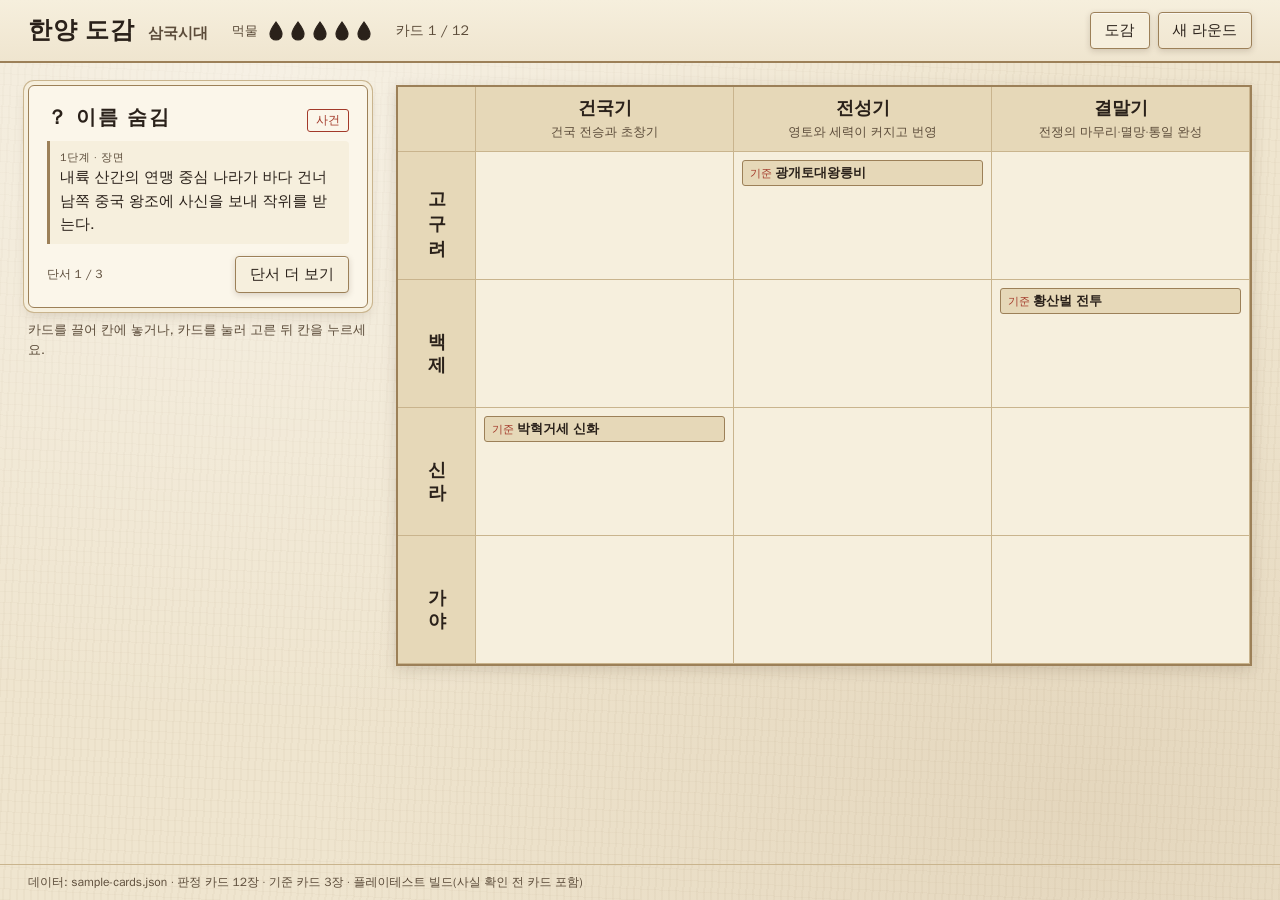
==== web/index.html @ 05420ebf "feat: add browser play build of 한양 도감 (rules, UI, sample data) Static ES-module web build sharing th" ====
<!doctype html>
<html lang="ko">
<head>
<meta charset="utf-8">
<meta name="viewport" content="width=device-width, initial-scale=1">
<title>한양 도감 — 삼국시대</title>
<link rel="stylesheet" href="style.css">
</head>
<body>
<header class="topbar">
  <h1 class="brand">한양 도감 <span class="brand-sub">삼국시대</span></h1>
  <div class="status">
    <div id="ink" class="ink" role="img" aria-label="먹물"></div>
    <div id="progress" class="progress"></div>
  </div>
  <nav class="actions">
    <button id="btn-dogam" type="button" class="btn">도감</button>
    <button id="btn-new" type="button" class="btn btn-quiet">새 라운드</button>
  </nav>
</header>

<main class="play" id="play">
  <aside class="hand">
    <div id="card" class="card" tabindex="0" aria-describedby="hand-help"></div>
    <p id="hand-help" class="help">카드를 끌어 칸에 놓거나, 카드를 눌러 고른 뒤 칸을 누르세요.</p>
    <section id="feedback" class="feedback" aria-live="polite"></section>
  </aside>
  <section class="board-wrap" aria-label="나라와 시기 보드">
    <div id="board" class="board"></div>
  </section>
</main>

<div id="dogam" class="overlay" hidden>
  <div class="sheet dogam-sheet" role="dialog" aria-modal="true" aria-labelledby="dogam-title">
    <header class="sheet-head">
      <h2 id="dogam-title">도감</h2>
      <span id="dogam-count" class="dogam-count"></span>
      <button id="btn-dogam-close" type="button" class="btn">닫기</button>
    </header>
    <div class="dogam-body">
      <div id="dogam-grid" class="board dogam-grid"></div>
      <article id="dogam-detail" class="dogam-detail"></article>
    </div>
  </div>
</div>

<div id="modal" class="overlay" hidden>
  <div class="sheet modal-sheet" role="dialog" aria-modal="true" aria-labelledby="modal-title">
    <h2 id="modal-title"></h2>
    <div id="modal-body"></div>
    <div id="modal-actions" class="modal-actions"></div>
  </div>
</div>

<footer class="foot">
  <span id="data-info"></span>
  <span id="data-warn" class="warn"></span>
</footer>

<div id="drag-ghost" class="drag-ghost" hidden></div>
<script type="module" src="src/main.js"></script>
</body>
</html>
---- web/style.css ----
/* 한양 도감 웹 빌드 — 한지·고지도 톤. PC 기준(1280×800 이상). */
:root {
  --paper: #efe5cf;
  --paper-2: #f6efdd;
  --paper-3: #e6d8b8;
  --ink: #2a211a;
  --ink-soft: #5c4c3a;
  --line: #9c8058;
  --line-soft: #c9b48d;
  --seal: #a33a2a;         /* 낙관 붉은색 */
  --seal-soft: #f1d3c9;
  --celadon: #4f7a5a;      /* 청자 녹색 */
  --celadon-soft: #d6e6d3;
  --indigo: #2f4a63;
  --gold: #b88a2e;
  --shadow: 0 1px 0 rgba(255,255,255,.6) inset, 0 2px 6px rgba(60,40,20,.18);
  --serif: "Noto Serif KR", "Nanum Myeongjo", "Batang", "AppleMyungjo", serif;
  --sans: "Noto Sans KR", "Apple SD Gothic Neo", "Malgun Gothic", "WenQuanYi Zen Hei", sans-serif;
}

* { box-sizing: border-box; }
html, body { height: 100%; }
body {
  margin: 0;
  min-width: 1100px;
  color: var(--ink);
  font-family: var(--sans);
  font-size: 15px;
  line-height: 1.55;
  background-color: var(--paper);
  background-image:
    radial-gradient(ellipse at 20% 10%, rgba(255,255,255,.45), transparent 55%),
    radial-gradient(ellipse at 85% 90%, rgba(150,110,60,.12), transparent 50%),
    repeating-linear-gradient(93deg, rgba(120,90,50,.035) 0 2px, transparent 2px 7px),
    repeating-linear-gradient(3deg, rgba(120,90,50,.03) 0 1px, transparent 1px 11px);
  display: flex;
  flex-direction: column;
}

button { font: inherit; color: inherit; }
.btn {
  border: 1px solid var(--line);
  background: var(--paper-2);
  padding: 6px 14px;
  border-radius: 4px;
  cursor: pointer;
  box-shadow: var(--shadow);
}
.btn:active { transform: translateY(1px); }
.btn:focus-visible, .cell:focus-visible, .card:focus-visible, .entry:focus-visible { outline: 3px solid var(--gold); outline-offset: 2px; }
.btn-primary { background: var(--seal); color: #fff8ef; border-color: #7d2a1e; }
.btn-quiet { background: transparent; }
.btn[disabled] { opacity: .45; cursor: default; }

/* ---------- 상단 ---------- */
.topbar {
  display: flex; align-items: center; gap: 24px;
  padding: 12px 28px;
  border-bottom: 2px solid var(--line);
  background: linear-gradient(var(--paper-2), var(--paper));
}
.brand { font-family: var(--serif); font-size: 24px; margin: 0; letter-spacing: .04em; }
.brand-sub { font-size: 15px; color: var(--ink-soft); margin-left: 6px; letter-spacing: 0; }
.status { display: flex; align-items: center; gap: 24px; flex: 1; }
.ink { display: flex; gap: 6px; align-items: center; }
.ink-label { font-size: 13px; color: var(--ink-soft); margin-right: 4px; }
.drop { width: 16px; height: 20px; }
.drop path { fill: var(--ink); stroke: var(--ink); stroke-width: 1.2; }
.drop.empty path { fill: transparent; stroke: var(--line); }
.progress { font-size: 14px; color: var(--ink-soft); }
.actions { display: flex; gap: 8px; }

/* ---------- 플레이 영역 ---------- */
.play {
  flex: 1;
  display: grid;
  grid-template-columns: 340px 1fr;
  gap: 28px;
  padding: 22px 28px;
  align-items: start;
}
.hand { display: flex; flex-direction: column; gap: 12px; }
.help { margin: 0; font-size: 13px; color: var(--ink-soft); }

.card {
  position: relative;
  background: #fbf6ea;
  border: 1px solid var(--line);
  border-radius: 6px;
  padding: 16px 18px 14px;
  box-shadow: 0 0 0 4px var(--paper-2), 0 0 0 5px var(--line-soft), 0 6px 14px rgba(60,40,20,.18);
  cursor: grab;
  user-select: none;
  touch-action: none;
  min-height: 220px;
  transition: transform .12s ease, box-shadow .12s ease;
}
.card.selected {
  transform: translateY(-3px);
  box-shadow: 0 0 0 4px var(--paper-2), 0 0 0 6px var(--seal), 0 10px 20px rgba(60,40,20,.25);
}
.card.dragging { opacity: .45; }
.card.empty { cursor: default; display: grid; place-items: center; color: var(--ink-soft); text-align: center; }
.card-head { display: flex; justify-content: space-between; align-items: baseline; margin-bottom: 8px; }
.card-title { font-family: var(--serif); font-size: 20px; font-weight: 700; letter-spacing: .1em; }
.card-type {
  font-size: 12px; padding: 1px 8px; border: 1px solid var(--seal); color: var(--seal); border-radius: 3px;
}
.clues { list-style: none; margin: 0 0 12px; padding: 0; display: flex; flex-direction: column; gap: 8px; }
.clue { padding: 8px 10px; background: var(--paper-2); border-left: 3px solid var(--line); border-radius: 0 4px 4px 0; }
.clue-level { display: block; font-size: 11px; color: var(--ink-soft); letter-spacing: .05em; }
.clue[data-kind="relation"] { border-left-color: var(--indigo); }
.clue[data-kind="direct"] { border-left-color: var(--seal); }
.ref { font-weight: 700; color: var(--indigo); }
.card-foot { display: flex; justify-content: space-between; align-items: center; }
.clue-count { font-size: 12px; color: var(--ink-soft); }

.feedback { min-height: 120px; }
.feedback:empty { display: none; }
.fb { border: 1px solid var(--line-soft); border-radius: 6px; padding: 12px 14px; background: var(--paper-2); }
.fb-ok { border-color: var(--celadon); background: var(--celadon-soft); }
.fb-bad { border-color: var(--seal); background: var(--seal-soft); }
.fb-head { font-weight: 700; margin-bottom: 4px; }
.fb-title { font-family: var(--serif); font-size: 17px; }
.fb p { margin: 4px 0 0; }
.fb-meta { font-size: 13px; color: var(--ink-soft); }

/* ---------- 보드 ---------- */
.board {
  display: grid;
  grid-template-columns: 78px repeat(3, 1fr);
  grid-auto-rows: auto;
  border: 2px solid var(--line);
  background: var(--paper-2);
  box-shadow: 0 4px 14px rgba(60,40,20,.15);
}
.board > * { border-right: 1px solid var(--line-soft); border-bottom: 1px solid var(--line-soft); }
.corner { background: var(--paper-3); }
.era-head { background: var(--paper-3); padding: 8px 10px; text-align: center; }
.era-name { font-family: var(--serif); font-size: 18px; font-weight: 700; display: block; }
.era-def { font-size: 12.5px; color: var(--ink-soft); display: block; }
.nation-head {
  background: var(--paper-3); display: grid; place-items: center;
  font-family: var(--serif); font-size: 18px; font-weight: 700; writing-mode: vertical-rl; letter-spacing: .3em;
}
.cell {
  min-height: 128px;
  padding: 8px;
  border: 0;
  border-right: 1px solid var(--line-soft);
  border-bottom: 1px solid var(--line-soft);
  background: transparent;
  text-align: left;
  display: flex; flex-direction: column; gap: 5px; align-items: stretch; justify-content: flex-start;
  cursor: pointer;
  transition: background .12s ease;
}
.board.armed .cell { background: rgba(255,255,255,.35); }
.cell.over { background: #f5e6b8 !important; box-shadow: inset 0 0 0 2px var(--gold); }
.cell.flash-ok { animation: flash-ok 1.1s ease; }
.cell.flash-bad { animation: flash-bad 1.1s ease; }
@keyframes flash-ok { 0%,40% { background: var(--celadon-soft); } 100% { background: transparent; } }
@keyframes flash-bad { 0%,40% { background: var(--seal-soft); } 100% { background: transparent; } }

.chip {
  display: block; font-size: 13px; line-height: 1.3; padding: 4px 7px; border-radius: 3px;
  border: 1px solid var(--line-soft); background: #fbf6ea;
}
.chip-anchor { background: var(--paper-3); border-color: var(--line); font-weight: 700; font-family: var(--serif); }
.chip-anchor::before { content: "기준 "; font-family: var(--sans); font-weight: 400; font-size: 11px; color: var(--seal); }
.chip-ok { border-color: var(--celadon); }
.chip-ok::before { content: "○ "; color: var(--celadon); font-weight: 700; }
.chip-bad { border-color: var(--seal); border-style: dashed; color: var(--ink-soft); }
.chip-bad::before { content: "✕ "; color: var(--seal); font-weight: 700; }

/* ---------- 오버레이 ---------- */
.overlay {
  position: fixed; inset: 0; background: rgba(42,33,26,.45);
  display: grid; place-items: center; z-index: 20; padding: 24px;
}
.overlay[hidden] { display: none; }
.sheet {
  background: var(--paper);
  background-image: radial-gradient(ellipse at 30% 0%, rgba(255,255,255,.5), transparent 60%);
  border: 2px solid var(--line); border-radius: 8px; box-shadow: 0 12px 40px rgba(20,10,0,.35);
}
.modal-sheet { width: 440px; padding: 22px 26px; }
.modal-sheet h2 { font-family: var(--serif); margin: 0 0 8px; font-size: 24px; }
.modal-actions { display: flex; gap: 8px; justify-content: flex-end; margin-top: 18px; }
.stats { display: grid; grid-template-columns: auto 1fr; gap: 4px 16px; margin: 10px 0 0; }
.stats dt { color: var(--ink-soft); }
.stats dd { margin: 0; font-weight: 700; }

.dogam-sheet { width: min(1220px, 100%); max-height: 100%; display: flex; flex-direction: column; }
.sheet-head { display: flex; align-items: center; gap: 16px; padding: 14px 22px; border-bottom: 1px solid var(--line); }
.sheet-head h2 { font-family: var(--serif); margin: 0; font-size: 22px; }
.dogam-count { flex: 1; color: var(--ink-soft); }
.dogam-body { display: grid; grid-template-columns: 1fr 340px; gap: 20px; padding: 18px 22px; overflow: auto; }
.dogam-grid .cell { min-height: 96px; cursor: default; }
.entry {
  display: block; width: 100%; text-align: left; font-size: 13px; padding: 4px 7px; border-radius: 3px;
  border: 1px solid var(--line-soft); background: #fbf6ea; cursor: pointer;
}
.entry.collected { border-color: var(--celadon); }
.entry.revealed { border-style: dashed; color: var(--ink-soft); }
.entry.unknown { color: var(--line); letter-spacing: .2em; }
.entry.anchor { background: var(--paper-3); font-family: var(--serif); font-weight: 700; }
.entry.disputed { border-color: var(--gold); border-style: dotted; }
.entry.active { box-shadow: 0 0 0 2px var(--seal); }
.dogam-detail { border: 1px solid var(--line); border-radius: 6px; padding: 16px 18px; background: #fbf6ea; align-self: start; min-height: 200px; }
.dogam-detail h3 { font-family: var(--serif); margin: 0 0 4px; font-size: 21px; }
.dogam-detail .meta { font-size: 13px; color: var(--ink-soft); margin: 0 0 10px; }
.dogam-detail .src { font-size: 12.5px; color: var(--ink-soft); border-top: 1px dashed var(--line-soft); padding-top: 8px; margin-top: 12px; }
.badge { display: inline-block; font-size: 11.5px; padding: 0 6px; border-radius: 3px; border: 1px solid; margin-right: 4px; }
.badge-ok { color: var(--celadon); }
.badge-bad { color: var(--seal); }
.badge-warn { color: var(--gold); }

/* ---------- 하단, 드래그 ---------- */
.foot { padding: 8px 28px; font-size: 12px; color: var(--ink-soft); display: flex; gap: 18px; border-top: 1px solid var(--line-soft); }
.warn { color: var(--seal); }
.drag-ghost {
  position: fixed; left: 0; top: 0; z-index: 50; pointer-events: none;
  width: 180px; padding: 10px 12px; border-radius: 5px; border: 1px solid var(--seal);
  background: #fbf6ea; box-shadow: 0 10px 24px rgba(40,20,0,.3); font-family: var(--serif); font-weight: 700;
  transform: translate(-50%, -60%) rotate(-3deg);
}
.drag-ghost[hidden] { display: none; }

@media (prefers-reduced-motion: reduce) {
  .card, .cell { transition: none; }
  .cell.flash-ok, .cell.flash-bad { animation: none; }
}
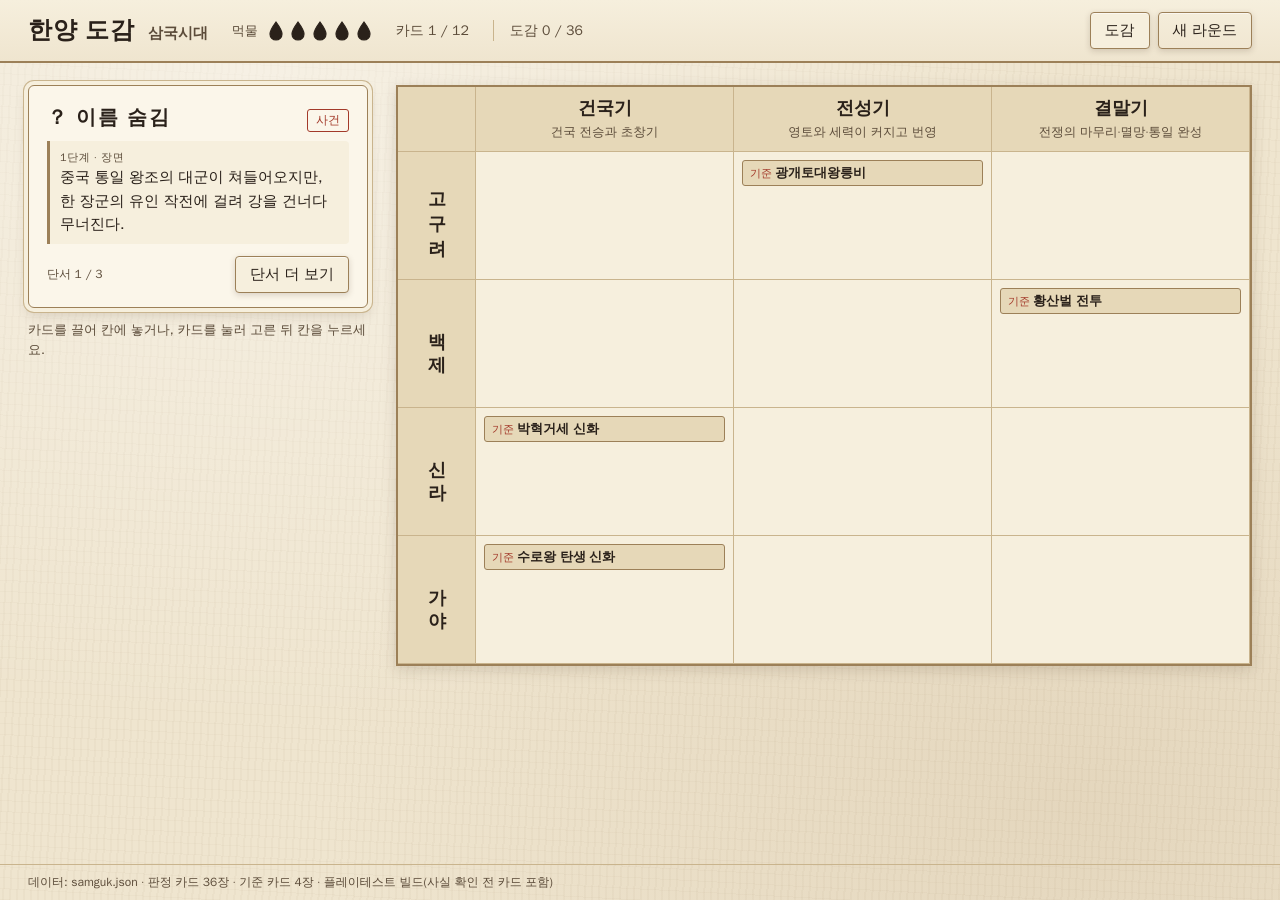
==== commit 2f31888b: "feat: align web build with D16 rounds, D10/D11 validation; polish UI - Rounds: one judged card per c" ====
--- a/web/index.html
+++ b/web/index.html
@@ -11,7 +11,8 @@
   <h1 class="brand">한양 도감 <span class="brand-sub">삼국시대</span></h1>
   <div class="status">
     <div id="ink" class="ink" role="img" aria-label="먹물"></div>
-    <div id="progress" class="progress"></div>
+    <div id="progress" class="progress" aria-live="polite"></div>
+    <div id="dogam-progress" class="progress dogam-progress"></div>
   </div>
   <nav class="actions">
     <button id="btn-dogam" type="button" class="btn">도감</button>
@@ -22,7 +23,7 @@
 <main class="play" id="play">
   <aside class="hand">
     <div id="card" class="card" tabindex="0" aria-describedby="hand-help"></div>
-    <p id="hand-help" class="help">카드를 끌어 칸에 놓거나, 카드를 눌러 고른 뒤 칸을 누르세요.</p>
+    <p id="hand-help" class="help" aria-live="polite">카드를 끌어 칸에 놓거나, 카드를 눌러 고른 뒤 칸을 누르세요.</p>
     <section id="feedback" class="feedback" aria-live="polite"></section>
   </aside>
   <section class="board-wrap" aria-label="나라와 시기 보드">
--- a/web/style.css
+++ b/web/style.css
@@ -120,10 +120,18 @@
 .fb { border: 1px solid var(--line-soft); border-radius: 6px; padding: 12px 14px; background: var(--paper-2); }
 .fb-ok { border-color: var(--celadon); background: var(--celadon-soft); }
 .fb-bad { border-color: var(--seal); background: var(--seal-soft); }
-.fb-head { font-weight: 700; margin-bottom: 4px; }
-.fb-title { font-family: var(--serif); font-size: 17px; }
-.fb p { margin: 4px 0 0; }
-.fb-meta { font-size: 13px; color: var(--ink-soft); }
+.fb-head { font-weight: 700; font-size: 14px; display: flex; align-items: center; gap: 8px; }
+.fb-ok .fb-head { color: var(--celadon); }
+.fb-bad .fb-head { color: var(--seal); }
+.fb-mark { font-size: 18px; line-height: 1; }
+.fb-title { font-family: var(--serif); font-size: 21px; font-weight: 700; margin: 6px 0 2px; }
+.fb-meta { font-size: 13.5px; color: var(--ink-soft); }
+.fb-meta s { color: var(--seal); }
+.fb-meta b { color: var(--ink); }
+.fb-exp {
+  margin: 10px 0 0; padding: 10px 12px; background: rgba(255,255,255,.55); border-radius: 4px;
+  font-size: 15.5px; line-height: 1.75; word-break: keep-all;
+}
 
 /* ---------- 보드 ---------- */
 .board {
@@ -155,11 +163,23 @@
   cursor: pointer;
   transition: background .12s ease;
 }
-.board.armed .cell { background: rgba(255,255,255,.35); }
-.cell.over { background: #f5e6b8 !important; box-shadow: inset 0 0 0 2px var(--gold); }
+.board.armed .cell { background: rgba(255,255,255,.4); outline: 1px dashed var(--line); outline-offset: -5px; }
+.board.dragging .cell { cursor: copy; }
+.cell:focus-visible { outline: 3px solid var(--gold); outline-offset: -3px; background: #f8edcc; }
+.cell.over { background: #f5e6b8 !important; box-shadow: inset 0 0 0 3px var(--gold); outline: none !important; }
 .cell.flash-ok { animation: flash-ok 1.1s ease; }
-.cell.flash-bad { animation: flash-bad 1.1s ease; }
+.cell.flash-bad { animation: flash-bad 1.1s ease, shake .32s ease; }
 @keyframes flash-ok { 0%,40% { background: var(--celadon-soft); } 100% { background: transparent; } }
+@keyframes shake { 0%,100% { transform: translateX(0); } 25% { transform: translateX(-4px); } 75% { transform: translateX(4px); } }
+@keyframes pop { 0% { transform: scale(.6); opacity: 0; } 70% { transform: scale(1.06); opacity: 1; } 100% { transform: scale(1); } }
+@keyframes rise { from { transform: translateY(8px); opacity: 0; } to { transform: none; opacity: 1; } }
+@keyframes drop-lost { 0% { transform: scale(1.4); } 100% { transform: scale(1); } }
+.chip-new { animation: pop .3s ease-out; }
+.fb-enter { animation: rise .25s ease-out; }
+.card-enter { animation: rise .25s ease-out; }
+.clue-new { animation: rise .2s ease-out; }
+.drop-lost { animation: drop-lost .35s ease-out; }
+.drop-lost path { stroke: var(--seal); }
 @keyframes flash-bad { 0%,40% { background: var(--seal-soft); } 100% { background: transparent; } }
 
 .chip {
@@ -203,7 +223,7 @@
 }
 .entry.collected { border-color: var(--celadon); }
 .entry.revealed { border-style: dashed; color: var(--ink-soft); }
-.entry.unknown { color: var(--line); letter-spacing: .2em; }
+.entry.unknown:not(.disputed) { color: var(--line); letter-spacing: .2em; }
 .entry.anchor { background: var(--paper-3); font-family: var(--serif); font-weight: 700; }
 .entry.disputed { border-color: var(--gold); border-style: dotted; }
 .entry.active { box-shadow: 0 0 0 2px var(--seal); }
@@ -229,5 +249,39 @@
 
 @media (prefers-reduced-motion: reduce) {
   .card, .cell { transition: none; }
-  .cell.flash-ok, .cell.flash-bad { animation: none; }
-}
+  .cell.flash-ok, .cell.flash-bad, .chip-new, .fb-enter, .card-enter, .clue-new, .drop-lost { animation: none; }
+}
+
+/* ---------- 추가: 진행, 도감 칸, 오류, 접근성 ---------- */
+.dogam-progress { padding-left: 16px; border-left: 1px solid var(--line-soft); }
+.sr-only { position: absolute; width: 1px; height: 1px; overflow: hidden; clip: rect(0 0 0 0); white-space: nowrap; }
+.dogam-cell { position: relative; padding-top: 24px; }
+.cell-count { position: absolute; top: 4px; right: 8px; font-size: 11.5px; color: var(--ink-soft); }
+.cell-done { background: rgba(79,122,90,.08); }
+.cell-done .cell-count { color: var(--celadon); font-weight: 700; }
+.dogam-detail .exp { font-size: 15.5px; line-height: 1.75; word-break: keep-all; }
+.dogam-detail .note { font-size: 13.5px; background: #f7ecd0; padding: 8px 10px; border-radius: 4px; }
+.dogam-detail .badges { margin: 4px 0 8px; }
+.src-note { margin-top: 2px; }
+.src a { display: inline-block; margin-top: 4px; color: var(--indigo); }
+.legend { list-style: none; padding: 0; margin: 8px 0 0; display: grid; gap: 6px; font-size: 13px; }
+.legend .entry { display: inline-block; width: auto; cursor: default; margin-right: 4px; }
+.card.error { place-items: start; text-align: left; color: var(--seal); }
+.err-list { font-size: 12.5px; padding-left: 18px; color: var(--ink); }
+.complete-seal {
+  float: right; margin: -6px 0 6px 12px; width: 64px; height: 64px; display: grid; place-items: center;
+  border: 3px solid var(--seal); color: var(--seal); border-radius: 6px; font-family: var(--serif); font-size: 34px;
+  transform: rotate(-6deg); animation: pop .4s ease-out;
+}
+.ghost-target { display: block; font-family: var(--sans); font-weight: 400; font-size: 12.5px; color: var(--seal); }
+
+/* 도감: 칸당 최대 5장(기준·판정 3·판정 제외)이 한 화면에 들어오게 압축하고, 넘치면 안에서 스크롤 */
+.dogam-sheet { max-height: calc(100vh - 48px); }
+.dogam-body { min-height: 0; }
+.dogam-grid .cell { min-height: 0; gap: 3px; padding: 22px 6px 6px; }
+.dogam-grid .era-head { padding: 5px 8px; }
+.dogam-grid .era-name { font-size: 16px; }
+.entry { font-size: 12.5px; padding: 2px 6px; line-height: 1.35; }
+.entry.collected::before { content: "○ "; color: var(--celadon); font-weight: 700; }
+.entry.revealed::before { content: "✕ "; color: var(--seal); }
+.legend .entry::before { content: none; }
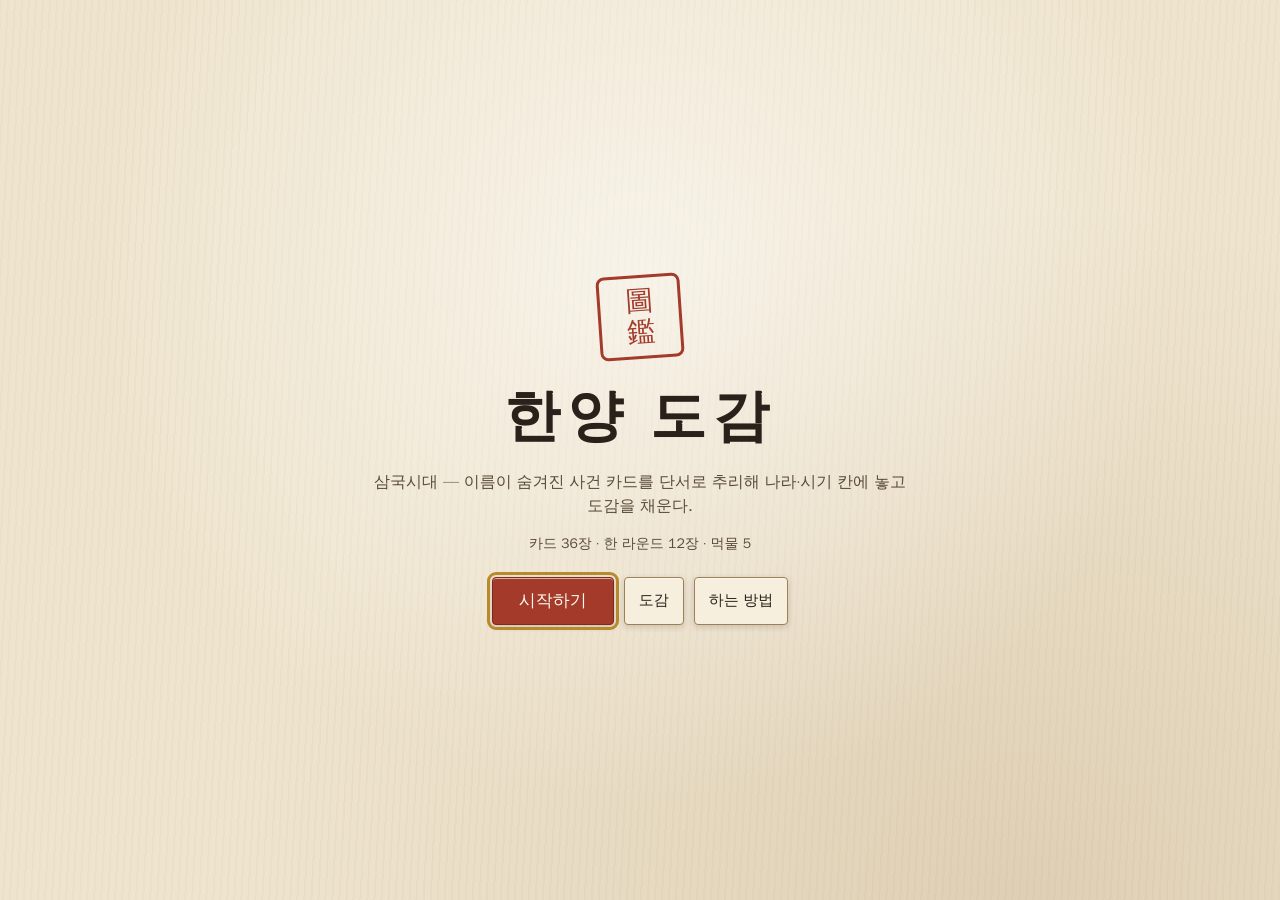
==== commit 1c4ce170: "feat: add title, tutorial, round results and play log to web build - Title screen (start/continue/do" ====
--- a/web/index.html
+++ b/web/index.html
@@ -17,6 +17,7 @@
   <nav class="actions">
     <button id="btn-dogam" type="button" class="btn">도감</button>
     <button id="btn-new" type="button" class="btn btn-quiet">새 라운드</button>
+    <button id="btn-home" type="button" class="btn btn-quiet">처음 화면</button>
   </nav>
 </header>
 
@@ -39,8 +40,47 @@
       <button id="btn-dogam-close" type="button" class="btn">닫기</button>
     </header>
     <div class="dogam-body">
-      <div id="dogam-grid" class="board dogam-grid"></div>
+      <div class="dogam-main">
+        <div id="dogam-grid" class="board dogam-grid"></div>
+        <section class="dogam-section" aria-labelledby="disputed-title">
+          <h3 id="disputed-title">견해가 나뉘는 기록 <span class="section-sub">판정에서 제외하고 해설용으로만 싣는다</span></h3>
+          <div id="dogam-disputed" class="disputed-list"></div>
+        </section>
+        <section class="dogam-section" aria-labelledby="record-title">
+          <h3 id="record-title">플레이 기록 <span class="section-sub">끝난 라운드마다 이 브라우저에 쌓인다</span></h3>
+          <div id="play-record" class="play-record"></div>
+        </section>
+      </div>
       <article id="dogam-detail" class="dogam-detail"></article>
+    </div>
+  </div>
+</div>
+
+<div id="title-screen" class="overlay title-overlay" hidden>
+  <div class="title-sheet" role="dialog" aria-modal="true" aria-labelledby="title-name">
+    <div class="title-seal" aria-hidden="true">圖鑑</div>
+    <h1 id="title-name" class="title-name">한양 도감</h1>
+    <p class="title-sub">삼국시대 — 이름이 숨겨진 사건 카드를 단서로 추리해 나라·시기 칸에 놓고 도감을 채운다.</p>
+    <p id="title-progress" class="title-progress"></p>
+    <div id="title-actions" class="title-actions"></div>
+  </div>
+</div>
+
+<div id="tutorial" class="overlay tutorial-overlay" hidden>
+  <div class="sheet tutorial-sheet" role="dialog" aria-modal="true" aria-labelledby="tut-title">
+    <header class="sheet-head">
+      <h2 id="tut-title">처음 해 보기</h2>
+      <span id="tut-progress" class="dogam-count"></span>
+      <button id="tut-skip" type="button" class="btn btn-quiet">건너뛰기</button>
+    </header>
+    <div class="tutorial-body">
+      <div class="tut-left">
+        <div id="tut-step" class="tut-step" aria-live="polite"></div>
+        <div id="tut-card" class="card tut-card" tabindex="0"></div>
+        <div id="tut-feedback" class="feedback" aria-live="polite"></div>
+        <div class="tut-actions"><button id="tut-next" type="button" class="btn btn-primary">다음</button></div>
+      </div>
+      <div id="tut-board" class="board tut-board" aria-label="연습 보드"></div>
     </div>
   </div>
 </div>
--- a/web/style.css
+++ b/web/style.css
@@ -285,3 +285,107 @@
 .entry.collected::before { content: "○ "; color: var(--celadon); font-weight: 700; }
 .entry.revealed::before { content: "✕ "; color: var(--seal); }
 .legend .entry::before { content: none; }
+
+/* ---------- 겹침 순서: 타이틀 < 튜토리얼 < 도감 < 모달 ---------- */
+.title-overlay { z-index: 15; }
+.tutorial-overlay { z-index: 18; }
+#dogam { z-index: 25; }
+#modal { z-index: 30; }
+
+/* ---------- 타이틀 ---------- */
+.title-overlay {
+  background-color: var(--paper);
+  background-image:
+    radial-gradient(ellipse at 50% 30%, rgba(255,255,255,.55), transparent 60%),
+    radial-gradient(ellipse at 80% 100%, rgba(150,110,60,.18), transparent 55%),
+    repeating-linear-gradient(93deg, rgba(120,90,50,.035) 0 2px, transparent 2px 7px);
+}
+.title-sheet { text-align: center; max-width: 620px; padding: 24px; }
+.title-seal {
+  display: inline-grid; place-items: center; width: 84px; height: 84px; margin-bottom: 14px;
+  border: 3px solid var(--seal); color: var(--seal); border-radius: 8px; font-family: var(--serif);
+  font-size: 28px; line-height: 1.1; word-break: break-all; padding: 0 18px; text-align: center; transform: rotate(-4deg);
+}
+.title-name { font-family: var(--serif); font-size: 56px; letter-spacing: .12em; margin: 0; }
+.title-sub { font-size: 16px; color: var(--ink-soft); margin: 10px 0 6px; word-break: keep-all; }
+.title-progress { font-size: 14px; color: var(--ink-soft); min-height: 1.4em; }
+.title-actions { display: flex; flex-wrap: wrap; gap: 10px; justify-content: center; margin-top: 22px; }
+.btn-big { font-size: 17px; padding: 10px 26px; }
+
+/* ---------- 튜토리얼 ---------- */
+.tutorial-sheet { width: min(1220px, 100%); max-height: calc(100vh - 48px); display: flex; flex-direction: column; }
+.tutorial-body { display: grid; grid-template-columns: 380px 1fr; gap: 22px; padding: 18px 22px; overflow: auto; min-height: 0; }
+.tut-left { display: flex; flex-direction: column; gap: 12px; }
+.tut-step h3 { font-family: var(--serif); margin: 0 0 6px; font-size: 20px; }
+.tut-step p { margin: 6px 0; word-break: keep-all; }
+.era-list, .rule-list { margin: 6px 0; padding-left: 20px; display: grid; gap: 4px; word-break: keep-all; }
+.tut-card { min-height: 0; }
+.tut-card[hidden] { display: none; }
+.tut-card.revealed { cursor: default; }
+.revealed-title { letter-spacing: .02em; }
+.tut-actions { display: flex; justify-content: flex-end; }
+.tut-actions .btn[hidden] { display: none; }
+.tut-board .cell { min-height: 92px; }
+.tut-focus { box-shadow: inset 0 0 0 3px var(--gold); background: #f8edcc !important; }
+.btn.pulse { box-shadow: 0 0 0 3px rgba(184,138,46,.45); }
+
+/* ---------- 라운드 결과 ---------- */
+.modal-sheet.wide { width: 640px; max-height: calc(100vh - 48px); overflow: auto; }
+.result h4 { font-family: var(--serif); font-size: 16px; margin: 16px 0 6px; }
+.result-head { display: grid; grid-template-columns: repeat(3, 1fr); gap: 10px; margin-top: 8px; }
+.result-big { background: var(--paper-2); border: 1px solid var(--line-soft); border-radius: 6px; padding: 8px 10px; text-align: center; font-size: 15px; }
+.result-big b { font-family: var(--serif); font-size: 28px; }
+.result-big span { display: block; font-size: 12px; color: var(--ink-soft); }
+.levels { display: grid; gap: 5px; }
+.level-row { display: grid; grid-template-columns: 120px 1fr 44px; align-items: center; gap: 8px; font-size: 13px; }
+.level-bar { height: 10px; background: var(--paper-3); border-radius: 5px; overflow: hidden; }
+.level-fill { display: block; height: 100%; background: var(--indigo); border-radius: 5px; }
+.level-row[data-level="3"] .level-fill { background: var(--seal); }
+.level-row[data-level="1"] .level-fill { background: var(--celadon); }
+.level-n { text-align: right; }
+.chips { display: flex; flex-wrap: wrap; gap: 6px; }
+.wrong-list { display: grid; gap: 6px; }
+.wrong-item { border: 1px solid var(--line-soft); border-left: 3px solid var(--seal); border-radius: 4px; background: var(--paper-2); padding: 6px 10px; }
+.wrong-item summary { cursor: pointer; font-size: 14px; }
+.wrong-item p { margin: 6px 0 2px; font-size: 14.5px; line-height: 1.7; word-break: keep-all; }
+
+/* ---------- 도감: 견해가 나뉘는 기록, 플레이 기록 ---------- */
+.dogam-main { display: flex; flex-direction: column; gap: 14px; min-width: 0; }
+.dogam-section { border: 1px solid var(--line-soft); border-radius: 6px; padding: 10px 14px; background: rgba(255,255,255,.35); }
+.dogam-section h3 { font-family: var(--serif); font-size: 16px; margin: 0 0 8px; }
+.section-sub { font-family: var(--sans); font-size: 12px; font-weight: 400; color: var(--ink-soft); margin-left: 6px; }
+.disputed-list { display: grid; grid-template-columns: repeat(2, 1fr); gap: 8px; }
+.disputed-card { border: 1px dashed var(--gold); border-radius: 4px; padding: 6px 8px; background: #fbf3df; }
+.disputed-top { display: flex; align-items: center; gap: 6px; }
+.disputed-top .entry { width: auto; flex: 1; }
+.disputed-card .meta { font-size: 12px; color: var(--ink-soft); margin: 4px 0 2px; }
+.disputed-note { font-size: 13px; margin: 0; line-height: 1.6; word-break: keep-all; }
+.entry.disputed { border-color: var(--gold); border-style: solid; background: #fbf3df; }
+.play-record { display: flex; align-items: end; justify-content: space-between; gap: 12px; }
+.record-stats { margin: 0; }
+
+/* ---------- 손맛: 도장, 먹물 번짐 ---------- */
+.cell { position: relative; overflow: hidden; }
+.stamp {
+  position: absolute; right: 12px; bottom: 10px; width: 46px; height: 46px; display: grid; place-items: center;
+  border: 3px solid var(--seal); border-radius: 5px; color: var(--seal); background: rgba(255,248,239,.6);
+  font-family: var(--serif); font-size: 26px; font-weight: 700; pointer-events: none;
+  transform: rotate(-9deg); opacity: 0;
+  animation: stamp-in .32s cubic-bezier(.2,1.6,.4,1) forwards, stamp-out .6s ease 1.5s forwards;
+}
+@keyframes stamp-in { 0% { transform: rotate(-9deg) scale(1.9); opacity: 0; } 100% { transform: rotate(-9deg) scale(1); opacity: .92; } }
+@keyframes stamp-out { to { opacity: 0; } }
+.blot {
+  position: absolute; left: 50%; top: 50%; width: 160px; height: 160px; margin: -80px 0 0 -80px; pointer-events: none;
+  border-radius: 46% 54% 42% 58% / 55% 45% 55% 45%;
+  background: radial-gradient(circle at 48% 52%, rgba(42,33,26,.5), rgba(42,33,26,.28) 35%, rgba(42,33,26,.08) 60%, transparent 72%);
+  transform: scale(.15); opacity: 0;
+  animation: blot 1.3s ease-out forwards;
+}
+@keyframes blot { 0% { transform: scale(.15); opacity: .95; } 35% { opacity: .85; } 100% { transform: scale(1.5); opacity: 0; } }
+
+@media (prefers-reduced-motion: reduce) {
+  .stamp, .blot { display: none; }
+  .complete-seal { animation: none; }
+}
+.dogam-detail { position: sticky; top: 0; max-height: calc(100vh - 140px); overflow: auto; }
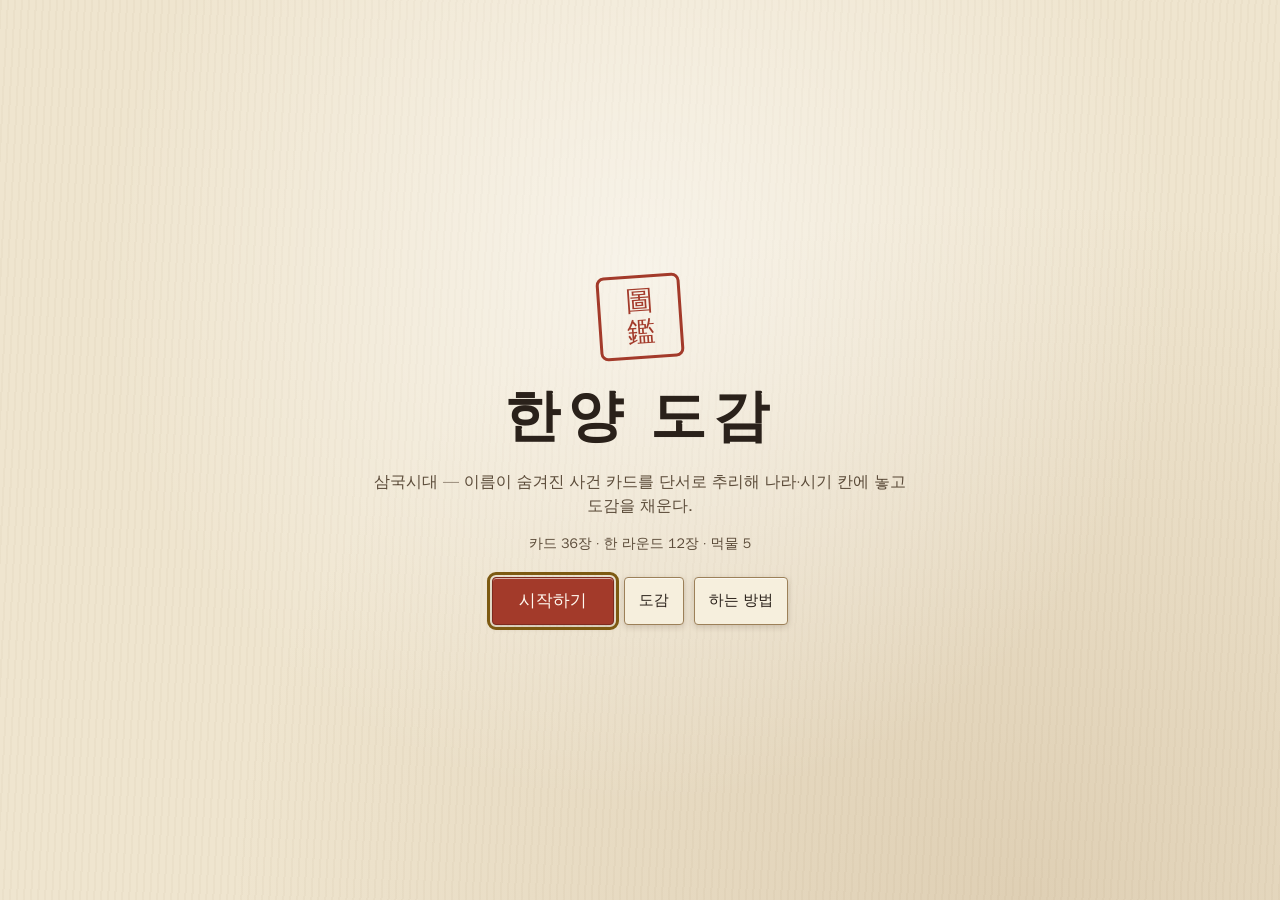
==== commit ac0aac45: "feat: draw round cards independent of cells (D22), tutorial-only data, reset, a11y fixes - buildRoun" ====
--- a/web/index.html
+++ b/web/index.html
@@ -25,7 +25,7 @@
   <aside class="hand">
     <div id="card" class="card" tabindex="0" aria-describedby="hand-help"></div>
     <p id="hand-help" class="help" aria-live="polite">카드를 끌어 칸에 놓거나, 카드를 눌러 고른 뒤 칸을 누르세요.</p>
-    <section id="feedback" class="feedback" aria-live="polite"></section>
+    <section id="feedback" class="feedback"></section>
   </aside>
   <section class="board-wrap" aria-label="나라와 시기 보드">
     <div id="board" class="board"></div>
@@ -99,6 +99,7 @@
 </footer>
 
 <div id="drag-ghost" class="drag-ghost" hidden></div>
+<div id="announcer" class="sr-only" role="status" aria-live="polite" aria-atomic="true"></div>
 <script type="module" src="src/main.js"></script>
 </body>
 </html>
--- a/web/style.css
+++ b/web/style.css
@@ -9,10 +9,10 @@
   --line-soft: #c9b48d;
   --seal: #a33a2a;         /* 낙관 붉은색 */
   --seal-soft: #f1d3c9;
-  --celadon: #4f7a5a;      /* 청자 녹색 */
+  --celadon: #3d6448;      /* 청자 녹색. 연녹 바탕 위 글자 대비 5.2:1(WCAG AA) */
   --celadon-soft: #d6e6d3;
   --indigo: #2f4a63;
-  --gold: #b88a2e;
+  --gold: #7d5a12;         /* 포커스·강조. 한지 바탕 대비 5:1 이상 */
   --shadow: 0 1px 0 rgba(255,255,255,.6) inset, 0 2px 6px rgba(60,40,20,.18);
   --serif: "Noto Serif KR", "Nanum Myeongjo", "Batang", "AppleMyungjo", serif;
   --sans: "Noto Sans KR", "Apple SD Gothic Neo", "Malgun Gothic", "WenQuanYi Zen Hei", sans-serif;
@@ -223,7 +223,7 @@
 }
 .entry.collected { border-color: var(--celadon); }
 .entry.revealed { border-style: dashed; color: var(--ink-soft); }
-.entry.unknown:not(.disputed) { color: var(--line); letter-spacing: .2em; }
+.entry.unknown:not(.disputed) { color: var(--ink-soft); letter-spacing: .2em; }
 .entry.anchor { background: var(--paper-3); font-family: var(--serif); font-weight: 700; }
 .entry.disputed { border-color: var(--gold); border-style: dotted; }
 .entry.active { box-shadow: 0 0 0 2px var(--seal); }
@@ -389,3 +389,6 @@
   .complete-seal { animation: none; }
 }
 .dogam-detail { position: sticky; top: 0; max-height: calc(100vh - 140px); overflow: auto; }
+.record-actions { display: flex; gap: 8px; }
+.btn-danger { border-color: var(--seal); color: var(--seal); background: #fbf6ea; }
+.btn-danger.btn-primary, #reset-confirm { background: var(--seal); color: #fff8ef; }
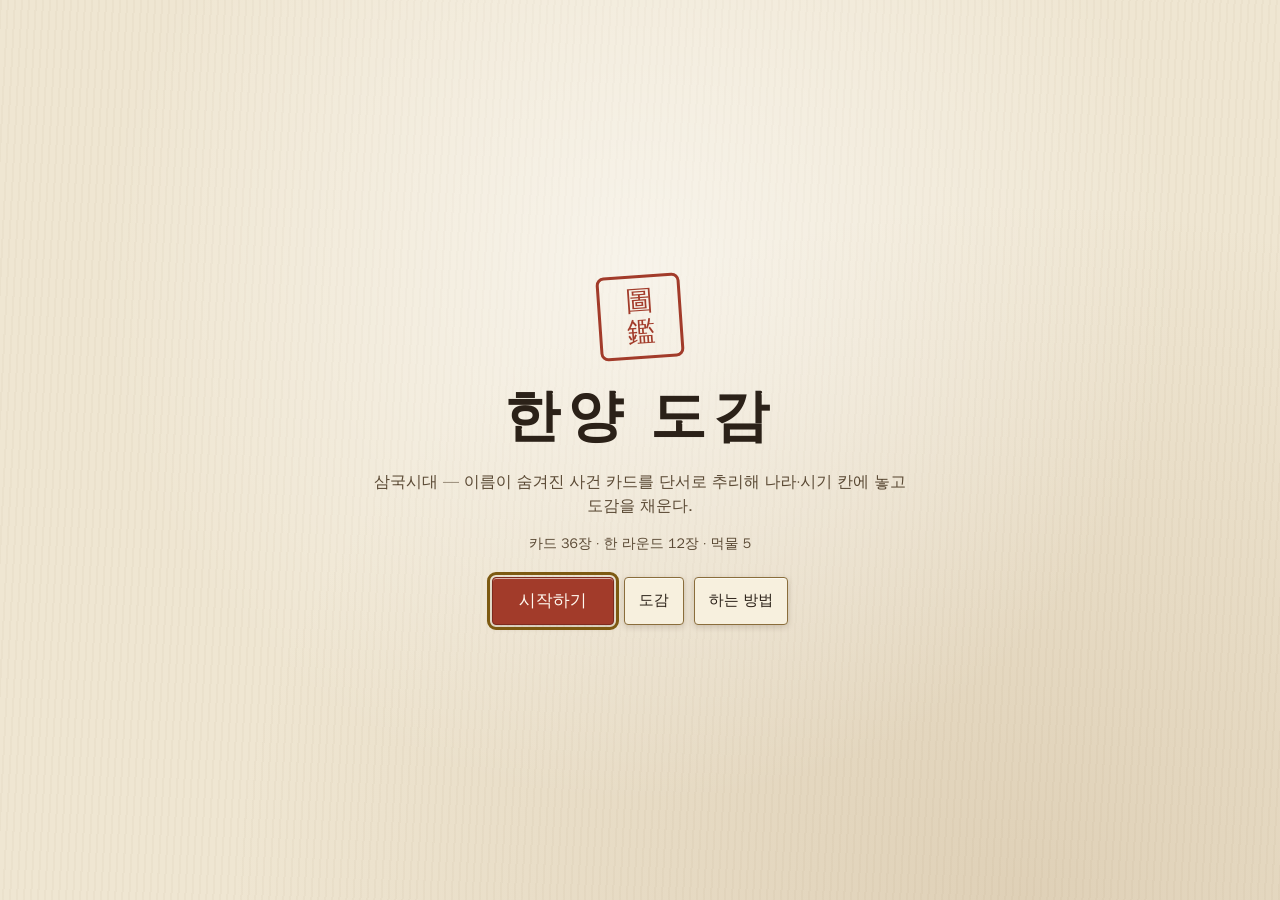
==== commit 48e0f082: "Merge claude/integration (e106179); filter tutorial cards in release mode - parseTutorial matches Go" ====
--- a/web/index.html
+++ b/web/index.html
@@ -62,6 +62,7 @@
     <h1 id="title-name" class="title-name">한양 도감</h1>
     <p class="title-sub">삼국시대 — 이름이 숨겨진 사건 카드를 단서로 추리해 나라·시기 칸에 놓고 도감을 채운다.</p>
     <p id="title-progress" class="title-progress"></p>
+    <p id="title-notice" class="title-notice" role="status" hidden></p>
     <div id="title-actions" class="title-actions"></div>
   </div>
 </div>
--- a/web/style.css
+++ b/web/style.css
@@ -1,18 +1,28 @@
 /* 한양 도감 웹 빌드 — 한지·고지도 톤. PC 기준(1280×800 이상). */
 :root {
-  --paper: #efe5cf;
-  --paper-2: #f6efdd;
-  --paper-3: #e6d8b8;
-  --ink: #2a211a;
-  --ink-soft: #5c4c3a;
-  --line: #9c8058;
-  --line-soft: #c9b48d;
-  --seal: #a33a2a;         /* 낙관 붉은색 */
-  --seal-soft: #f1d3c9;
-  --celadon: #3d6448;      /* 청자 녹색. 연녹 바탕 위 글자 대비 5.2:1(WCAG AA) */
-  --celadon-soft: #d6e6d3;
-  --indigo: #2f4a63;
-  --gold: #7d5a12;         /* 포커스·강조. 한지 바탕 대비 5:1 이상 */
+  /* 아트 바이블(design/art/art-bible.md) §4.1 월드 팔레트 */
+  --paper: #efe6d2;        /* 한지 */
+  --paper-2: #f7f0de;      /* 옅은 한지(칸) */
+  --paper-3: #e3d6b4;      /* 짙은 한지(기준 카드) */
+  --ink: #2b2118;          /* 먹 */
+  --ink-soft: #5b4a35;     /* 갈먹(보조 글자) */
+  --line: #8a6d3b;         /* 갈색 선 */
+  --line-soft: #c9b48d;    /* 웹 보조: 옅은 선(바이블에 없음) */
+  --gold-accent: #c79a2e;  /* 바이블 금: 장식(클리어·도감 완성)에만. 글자·포커스는 대비 부족(2.2:1) */
+  --gold: #7d5a12;         /* 웹 보조: 글자·포커스용 짙은 금(한지 대비 5:1). D38 참고 */
+  /* §4.2 나라 색 */
+  --goguryeo: #a23b2a;
+  --baekje: #2f5d7c;
+  --silla: #c79a2e;
+  --gaya: #4f7a55;
+  /* §4.3 의미색 */
+  --celadon-soft: #cfe8c4; /* 정답 칸 */
+  --celadon: #2e5a2a;      /* 정답 글자/아이콘 */
+  --seal-soft: #f3c4c0;    /* 오답 칸 */
+  --wrong: #8a2a22;        /* 오답 글자/아이콘 */
+  --select: #c0392b;       /* 선택 테두리 */
+  --seal: #a23b2a;         /* 낙관·강조(고구려색과 같은 값) */
+  --indigo: #2f5d7c;       /* 관계 단서 참조(바이블 청과 같은 값) */
   --shadow: 0 1px 0 rgba(255,255,255,.6) inset, 0 2px 6px rgba(60,40,20,.18);
   --serif: "Noto Serif KR", "Nanum Myeongjo", "Batang", "AppleMyungjo", serif;
   --sans: "Noto Sans KR", "Apple SD Gothic Neo", "Malgun Gothic", "WenQuanYi Zen Hei", sans-serif;
@@ -97,7 +107,7 @@
 }
 .card.selected {
   transform: translateY(-3px);
-  box-shadow: 0 0 0 4px var(--paper-2), 0 0 0 6px var(--seal), 0 10px 20px rgba(60,40,20,.25);
+  box-shadow: 0 0 0 4px var(--paper-2), 0 0 0 6px var(--select), 0 10px 20px rgba(60,40,20,.25);
 }
 .card.dragging { opacity: .45; }
 .card.empty { cursor: default; display: grid; place-items: center; color: var(--ink-soft); text-align: center; }
@@ -122,7 +132,7 @@
 .fb-bad { border-color: var(--seal); background: var(--seal-soft); }
 .fb-head { font-weight: 700; font-size: 14px; display: flex; align-items: center; gap: 8px; }
 .fb-ok .fb-head { color: var(--celadon); }
-.fb-bad .fb-head { color: var(--seal); }
+.fb-bad .fb-head { color: var(--wrong); }
 .fb-mark { font-size: 18px; line-height: 1; }
 .fb-title { font-family: var(--serif); font-size: 21px; font-weight: 700; margin: 6px 0 2px; }
 .fb-meta { font-size: 13.5px; color: var(--ink-soft); }
@@ -190,8 +200,8 @@
 .chip-anchor::before { content: "기준 "; font-family: var(--sans); font-weight: 400; font-size: 11px; color: var(--seal); }
 .chip-ok { border-color: var(--celadon); }
 .chip-ok::before { content: "○ "; color: var(--celadon); font-weight: 700; }
-.chip-bad { border-color: var(--seal); border-style: dashed; color: var(--ink-soft); }
-.chip-bad::before { content: "✕ "; color: var(--seal); font-weight: 700; }
+.chip-bad { border-color: var(--wrong); border-style: dashed; color: var(--ink-soft); }
+.chip-bad::before { content: "✕ "; color: var(--wrong); font-weight: 700; }
 
 /* ---------- 오버레이 ---------- */
 .overlay {
@@ -392,3 +402,41 @@
 .record-actions { display: flex; gap: 8px; }
 .btn-danger { border-color: var(--seal); color: var(--seal); background: #fbf6ea; }
 .btn-danger.btn-primary, #reset-confirm { background: var(--seal); color: #fff8ef; }
+
+/* ---------- D37: 일러스트 영역, 나라 인장, 기준 카드 참조 ---------- */
+.illust { margin: 0; aspect-ratio: 4 / 3; border-radius: 4px; overflow: hidden; position: relative; background: var(--paper); border: 1px solid var(--line-soft); }
+.illust img { width: 100%; height: 100%; object-fit: cover; display: block; }
+.illust figcaption { position: absolute; left: 0; right: 0; bottom: 0; padding: 2px 6px; font-size: 12px; color: var(--ink-soft); background: rgba(239,230,210,.85); text-align: right; }
+.illust-hidden {
+  width: 50%; margin: 0 auto 10px; display: grid; place-items: center;
+  background:
+    radial-gradient(ellipse at 50% 55%, rgba(43,33,24,.55), rgba(43,33,24,.32) 38%, rgba(43,33,24,.1) 62%, transparent 75%),
+    radial-gradient(circle at 30% 30%, rgba(43,33,24,.12), transparent 40%),
+    var(--paper);
+}
+.illust-hidden span { font-family: var(--serif); font-size: 54px; font-weight: 700; color: #f7f0de; text-shadow: 0 2px 6px rgba(0,0,0,.35); }
+.illust-side { float: right; width: 128px; margin: 0 0 8px 12px; }
+.illust-detail { width: 100%; margin-bottom: 10px; }
+.tut-card .illust-hidden { width: 46%; }
+.fb::after { content: ""; display: block; clear: both; }
+
+.nation-head { writing-mode: horizontal-tb; letter-spacing: 0; display: flex; flex-direction: column; align-items: center; justify-content: center; gap: 6px; border-left: 5px solid var(--nation, var(--line)); }
+.nation-head .seal {
+  width: 30px; height: 30px; border-radius: 50%; display: grid; place-items: center;
+  background: var(--nation); color: #fff; font-family: var(--serif); font-size: 16px; font-weight: 700;
+  box-shadow: 0 0 0 2px var(--paper-2), 0 0 0 3px var(--nation);
+}
+.nation-head .nation-name { font-size: 16px; }
+.nation-goguryeo { --nation: var(--goguryeo); }
+.nation-baekje { --nation: var(--baekje); }
+.nation-silla { --nation: var(--silla); }
+.nation-silla .seal { color: var(--ink); }   /* 금 바탕에는 먹 글자(대비 6:1) */
+.nation-gaya { --nation: var(--gaya); }
+
+.ref-link { font: inherit; font-weight: 700; color: var(--indigo); background: none; border: 0; padding: 0; cursor: pointer; text-decoration: underline dotted; text-underline-offset: 3px; }
+.ref-link:focus-visible { outline: 3px solid var(--gold); outline-offset: 1px; border-radius: 2px; }
+.cell.ref-target { box-shadow: inset 0 0 0 3px var(--indigo); background: #e3ecf2 !important; }
+.cell.ref-target .chip-anchor { outline: 2px solid var(--indigo); }
+.complete-seal, .title-seal { border-color: var(--seal); }
+.title-notice { font-size: 14px; color: var(--wrong); background: var(--paper-2); border: 1px dashed var(--line); border-radius: 4px; padding: 6px 10px; display: inline-block; }
+.title-notice[hidden] { display: none; }
